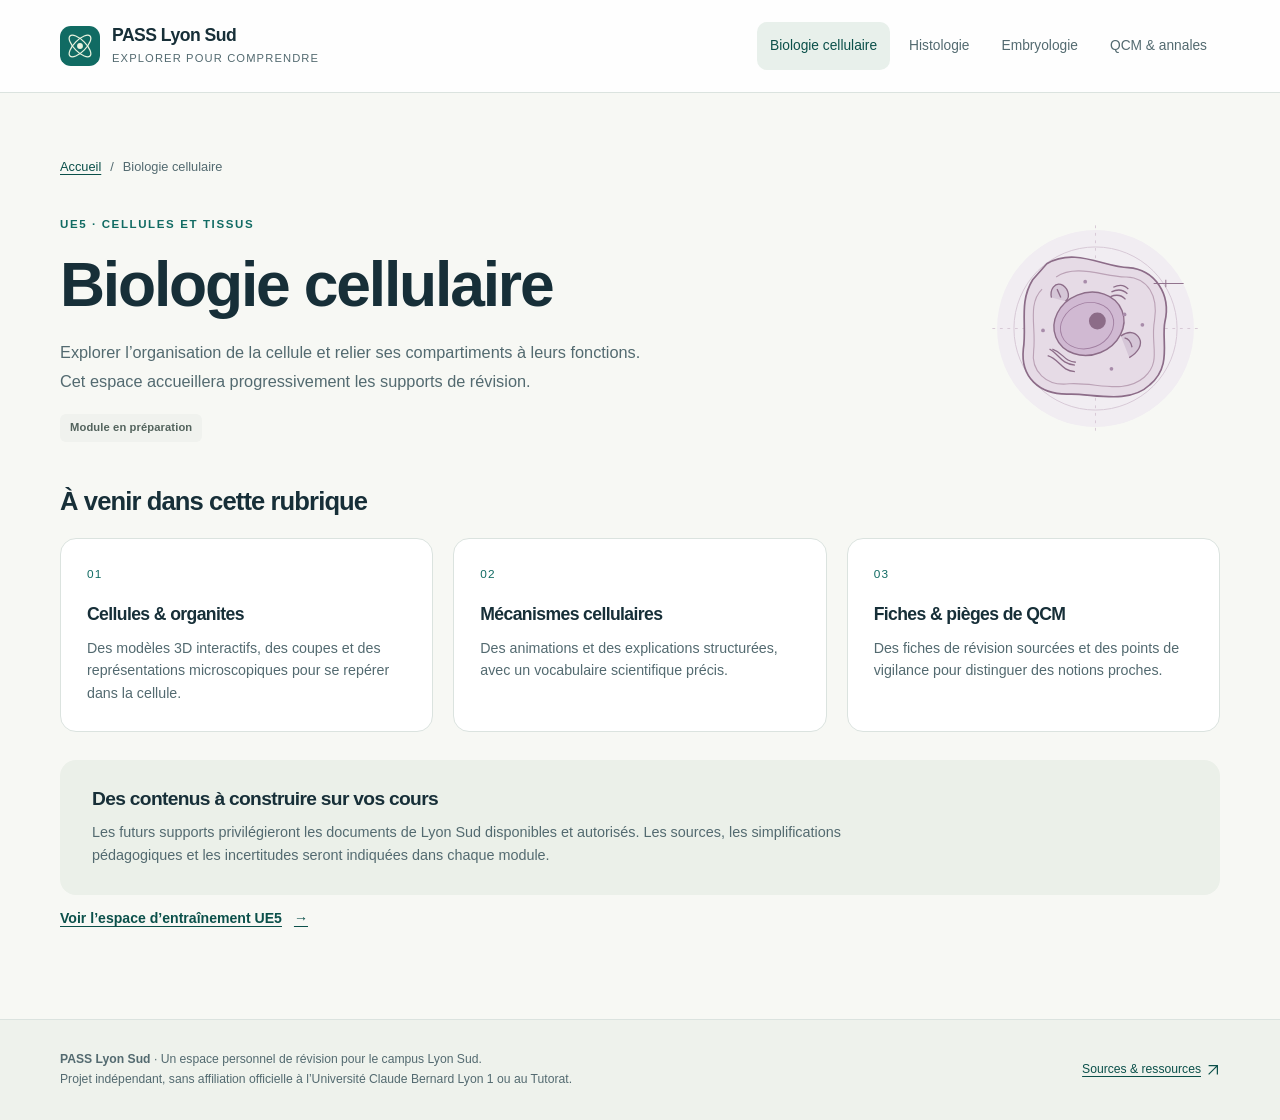
==== biologie-cellulaire/index.html @ dee2459c "Build the static PASS Lyon Sud revision platform and verification tools" ====
<!doctype html>
<html lang="fr">
<head>
  <meta charset="utf-8">
  <meta name="viewport" content="width=device-width, initial-scale=1, viewport-fit=cover">
  <meta name="theme-color" content="#f7f8f4">
  <meta name="description" content="Biologie cellulaire UE5 : espace en préparation pour les modèles 3D, les mécanismes cellulaires et les fiches de révision.">
  <title>Biologie cellulaire — PASS Lyon Sud</title>
  <link rel="icon" type="image/svg+xml" href="../assets/brand.svg">
  <link rel="stylesheet" href="../assets/styles.css">
</head>
<body>
  <a class="skip-link" href="#contenu">Aller au contenu</a>
  <header class="site-header">
    <div class="container header-inner">
      <a class="brand" href="../" aria-label="PASS Lyon Sud — Accueil">
        <img src="../assets/brand.svg" width="40" height="40" alt="">
        <span><strong>PASS Lyon Sud</strong><small>Explorer pour comprendre</small></span>
      </a>
      <nav class="main-nav" aria-label="Rubriques principales">
        <a href="../biologie-cellulaire/" aria-current="page">Biologie cellulaire</a>
        <a href="../histologie/">Histologie</a>
        <a href="../embryologie/">Embryologie</a>
        <a href="../qcm-annales/">QCM & annales</a>
      </nav>
    </div>
  </header>
  <main class="container" id="contenu">
    <nav class="breadcrumbs" aria-label="Fil d’Ariane"><a href="../">Accueil</a><span aria-hidden="true">/</span><span aria-current="page">Biologie cellulaire</span></nav>
    <section class="page-intro" aria-labelledby="titre-page">
      <div>
        <p class="eyebrow">UE5 · Cellules et tissus</p>
        <h1 id="titre-page">Biologie cellulaire</h1>
        <p class="lead">Explorer l’organisation de la cellule et relier ses compartiments à leurs fonctions. Cet espace accueillera progressivement les supports de révision.</p>
        <span class="status">Module en préparation</span>
      </div>
      <img src="../assets/cellule.svg" width="225" height="225" alt="" aria-hidden="true">
    </section>
    <section class="content-section" aria-labelledby="titre-a-venir"><h2 id="titre-a-venir">À venir dans cette rubrique</h2>
      <div class="feature-grid">
        <article class="feature-panel"><span class="number" aria-hidden="true">01</span><h3>Cellules &amp; organites</h3><p>Des modèles 3D interactifs, des coupes et des représentations microscopiques pour se repérer dans la cellule.</p></article>
        <article class="feature-panel"><span class="number" aria-hidden="true">02</span><h3>Mécanismes cellulaires</h3><p>Des animations et des explications structurées, avec un vocabulaire scientifique précis.</p></article>
        <article class="feature-panel"><span class="number" aria-hidden="true">03</span><h3>Fiches &amp; pièges de QCM</h3><p>Des fiches de révision sourcées et des points de vigilance pour distinguer des notions proches.</p></article>
      </div>
    </section>
    <aside class="quiet-panel"><h2>Des contenus à construire sur vos cours</h2><p>Les futurs supports privilégieront les documents de Lyon Sud disponibles et autorisés. Les sources, les simplifications pédagogiques et les incertitudes seront indiquées dans chaque module.</p></aside>
    <a class="text-link" href="../qcm-annales/#ue5">Voir l’espace d’entraînement UE5 <span aria-hidden="true">→</span></a>
  </main>
  <footer class="site-footer">
    <div class="container footer-inner">
      <p><strong>PASS Lyon Sud</strong> · Un espace personnel de révision pour le campus Lyon Sud.<br>Projet indépendant, sans affiliation officielle à l’Université Claude Bernard Lyon 1 ou au Tutorat.</p>
      <a href="../qcm-annales/#sources">Sources &amp; ressources <svg class="inline-icon" width="14" height="14" viewBox="0 0 16 16" fill="none" stroke="currentColor" stroke-width="1.4" aria-hidden="true"><path d="M3 13 13 3M3 3h10v10"/></svg></a>
    </div>
  </footer>
</body>
</html>
---- assets/styles.css ----
/* Shared platform styles. The preserved application never loads this file. */
:root {
  color-scheme: light;
  --ink: #172f38; --muted: #536a70; --teal: #116b63;
  --teal-dark: #0b504a; --paper: #f7f8f4; --line: #dbe3df;
  --white: #fff; --radius: 20px;
  font-family: -apple-system, BlinkMacSystemFont, "Segoe UI", sans-serif;
  font-size: 16px; line-height: 1.6; -webkit-text-size-adjust: 100%;
}
* { box-sizing: border-box; }
body { margin: 0; background: var(--paper); color: var(--ink); }
a { color: var(--teal-dark); text-underline-offset: .22em; }
a, button { -webkit-tap-highlight-color: #116b6324; }
a:focus-visible, button:focus-visible, summary:focus-visible, iframe:focus-visible { outline: 3px solid #087baf; outline-offset: 5px; }
img { display: block; max-width: 100%; height: auto; }
.inline-icon { display: inline-block; flex-shrink: 0; vertical-align: -.15em; margin-left: 5px; }
h1, h2, h3, p { margin-top: 0; }
h1, h2, h3 { line-height: 1.18; letter-spacing: -.035em; }
h1 { font-size: clamp(2.65rem, 5.8vw, 4.65rem); font-weight: 650; margin-bottom: 16px; }
h2 { font-size: clamp(1.7rem, 3.3vw, 2.25rem); font-weight: 600; }
h3 { font-size: 1.32rem; font-weight: 600; }
p { margin-bottom: 16px; }
.container { width: min(1160px, calc(100% - 64px)); margin-inline: auto; }
.skip-link { position: fixed; top: -120px; left: 16px; z-index: 100; background: var(--white); padding: 14px 20px; border: 2px solid var(--teal); }
.skip-link:focus { top: 12px; }
.site-header { background: #ffffffeb; border-bottom: 1px solid var(--line); }
.header-inner { display: flex; align-items: center; justify-content: space-between; gap: 24px; min-height: 92px; }
.brand { display: inline-flex; align-items: center; gap: 12px; min-height: 48px; text-decoration: none; color: var(--ink); flex-shrink: 0; }
.brand img { width: 40px; height: 40px; }
.brand strong { display: block; font-size: 1.1rem; letter-spacing: -.03em; line-height: 1.3; }
.brand small { display: block; color: var(--muted); font-size: .7rem; letter-spacing: .1em; text-transform: uppercase; margin-top: 3px; }
.main-nav { display: flex; align-items: center; flex-wrap: wrap; gap: 6px; }
.main-nav a { display: flex; align-items: center; min-height: 48px; padding: 10px 13px; border-radius: 10px; color: var(--muted); font-size: .86rem; text-decoration: none; font-weight: 500; }
.main-nav a[aria-current="page"] { color: var(--teal-dark); background: #e8f0eb; }
main { padding-block: 52px 76px; }
.eyebrow { font-size: .72rem; font-weight: 650; letter-spacing: .14em; text-transform: uppercase; color: var(--teal); margin-bottom: 20px; }
.hero { display: grid; grid-template-columns: 1.7fr 1fr; gap: 60px; align-items: center; padding-block: 12px 48px; }
.hero .subtitle { font-size: clamp(1.25rem, 2.5vw, 1.6rem); color: var(--ink); font-weight: 400; margin-bottom: 20px; letter-spacing: -.02em; }
.lead { font-size: 1.02rem; line-height: 1.8; color: var(--muted); max-width: 610px; }
.hero-note { padding: 28px; border: 1px solid var(--line); border-radius: var(--radius); background: #edf2ec; position: relative; overflow: hidden; }
.hero-note::after { content: ""; position: absolute; width: 180px; height: 180px; border: 1px solid #116b631a; border-radius: 50%; right: -70px; top: -70px; pointer-events: none; }
.hero-note .eyebrow { margin-bottom: 14px; }
.hero-note h2 { font-size: 1.65rem; margin-bottom: 12px; }
.hero-note p { color: var(--muted); font-size: .9rem; }
.text-link { display: inline-flex; align-items: center; gap: 12px; min-height: 48px; font-size: .88rem; font-weight: 600; }
.section-heading { border-top: 1px solid var(--line); padding-top: 27px; display: flex; justify-content: space-between; align-items: baseline; gap: 16px; margin-bottom: 24px; }
.section-heading h2 { font-size: 1.3rem; letter-spacing: -.02em; margin: 0; }
.section-heading p { color: var(--muted); font-size: .81rem; margin: 0; }
.subject-grid { display: grid; grid-template-columns: repeat(2, minmax(0, 1fr)); gap: 22px; }
.subject-card { display: grid; grid-template-columns: minmax(0, 1fr) 145px; gap: 22px; padding: 30px; border: 1px solid var(--line); border-radius: var(--radius); background: var(--white); color: var(--ink); text-decoration: none; position: relative; transition: border-color .18s, box-shadow .18s; }
.subject-card.available { border-color: #94b5a7; background: #fcfdfb; }
.card-content { min-width: 0; display: flex; align-items: flex-start; flex-direction: column; }
.card-number { font-size: .72rem; letter-spacing: .12em; color: var(--muted); margin-bottom: 16px; }
.subject-card h3 { margin-bottom: 12px; font-size: 1.6rem; }
.subject-card p { font-size: .88rem; color: var(--muted); line-height: 1.7; margin-bottom: 24px; }
.subject-card img { width: 145px; height: 172px; object-fit: contain; align-self: center; }
.card-action { margin-top: auto; padding-top: 12px; font-size: .82rem; color: var(--teal-dark); font-weight: 600; display: flex; align-items: center; gap: 12px; }
.status { display: inline-flex; align-items: center; gap: 7px; padding: 5px 10px; background: #f0f2ee; color: #53635d; border-radius: 6px; font-size: .7rem; font-weight: 550; letter-spacing: .01em; margin-bottom: 18px; }
.status.live { background: #e4f1e9; color: #205a40; }
.status.live::before { content: ""; width: 6px; height: 6px; border-radius: 50%; background: currentColor; }
.note-row { display: flex; justify-content: space-between; flex-wrap: wrap; gap: 12px 30px; padding-top: 22px; color: var(--muted); font-size: .76rem; }
.note-row p { margin: 0; }
.site-footer { border-top: 1px solid var(--line); background: #eef2ec; }
.footer-inner { padding-block: 26px; display: flex; align-items: center; justify-content: space-between; gap: 24px; font-size: .76rem; color: var(--muted); }
.footer-inner p { margin: 0; max-width: 600px; }
.footer-inner a { display: inline-flex; align-items: center; min-height: 48px; flex-shrink: 0; }
.breadcrumbs { display: flex; flex-wrap: wrap; gap: 9px; align-items: center; margin-bottom: 26px; font-size: .8rem; color: var(--muted); }
.breadcrumbs a { display: inline-flex; align-items: center; min-height: 44px; }
.page-intro { display: grid; grid-template-columns: minmax(0, 1fr) 250px; align-items: center; gap: 50px; margin-bottom: 42px; }
.page-intro h1 { font-size: clamp(2.6rem, 5vw, 3.9rem); }
.page-intro .eyebrow { margin-bottom: 15px; }
.page-intro img { width: 225px; height: 225px; justify-self: center; }
.page-intro .status { margin-bottom: 0; }
.content-section { margin-top: 44px; }
.content-section > h2 { font-size: 1.6rem; margin-bottom: 22px; }
.feature-grid { display: grid; grid-template-columns: repeat(3, minmax(0, 1fr)); gap: 20px; }
.feature-panel { border: 1px solid var(--line); border-radius: 16px; background: var(--white); padding: 26px; }
.feature-panel .number { color: var(--teal); font-size: .74rem; letter-spacing: .1em; margin-bottom: 20px; display: block; }
.feature-panel h3 { font-size: 1.1rem; margin-bottom: 12px; }
.feature-panel p { font-size: .89rem; color: var(--muted); margin-bottom: 0; }
.quiet-panel { background: #ebf0e9; border-radius: 16px; padding: 28px 32px; margin-top: 28px; }
.quiet-panel h2 { font-size: 1.2rem; margin-bottom: 10px; }
.quiet-panel p { color: var(--muted); font-size: .9rem; max-width: 800px; margin-bottom: 0; }
.featured-module { display: grid; grid-template-columns: 1.3fr 1fr; overflow: hidden; border: 1px solid #b3c6b9; border-radius: var(--radius); background: var(--white); }
.module-copy { padding: 36px; }
.module-copy h2 { font-size: 2rem; margin-bottom: 14px; }
.module-copy > p { color: var(--muted); font-size: .94rem; }
.tags { display: flex; gap: 8px; flex-wrap: wrap; margin: 22px 0 26px; padding: 0; list-style: none; }
.tags li { font-size: .72rem; border: 1px solid var(--line); border-radius: 6px; padding: 5px 10px; color: var(--muted); }
.button { display: inline-flex; align-items: center; justify-content: center; min-height: 50px; padding: 12px 20px; background: var(--teal); color: #fff; border: 1px solid var(--teal); border-radius: 10px; text-decoration: none; font-size: .9rem; font-weight: 550; gap: 20px; }
.module-visual { background: #e6eee5; display: flex; align-items: center; justify-content: center; padding: 30px; border-left: 1px solid var(--line); }
.module-visual img { width: 245px; height: 285px; }
.module-list { display: grid; grid-template-columns: repeat(3, minmax(0, 1fr)); gap: 14px; }
.upcoming-module { border: 1px solid var(--line); border-radius: 12px; padding: 20px; }
.upcoming-module h3 { font-size: 1rem; margin-bottom: 12px; }
.upcoming-module .status { margin: 0; }
.two-column { display: grid; grid-template-columns: repeat(2, minmax(0, 1fr)); gap: 22px; }
.ue-card { background: var(--white); border: 1px solid var(--line); border-radius: var(--radius); padding: 28px; }
.ue-number { display: block; font-size: .82rem; font-weight: 600; color: var(--teal); margin-bottom: 14px; }
.ue-card h2 { font-size: 1.45rem; margin-bottom: 14px; }
.ue-card p { font-size: .9rem; color: var(--muted); }
.ue-card .status { margin: 0; }
.source-list { padding: 0; margin: 0; list-style: none; }
.source-list li { border-top: 1px solid var(--line); padding: 20px 0; }
.source-list li:last-child { border-bottom: 1px solid var(--line); }
.source-list a { display: inline-flex; align-items: center; min-height: 44px; font-weight: 550; font-size: .94rem; }
.source-list p { font-size: .86rem; color: var(--muted); margin: 4px 0 0; max-width: 850px; }
.source-kind { color: var(--teal); font-size: .7rem; text-transform: uppercase; letter-spacing: .08em; display: block; }
.date-note { color: var(--muted); font-size: .76rem; margin-top: 15px; }
.mode-list { padding: 0; list-style: none; margin: 0; }
.mode-list li { padding: 14px 0; border-top: 1px solid var(--line); font-size: .88rem; color: var(--muted); }
.mode-list strong { color: var(--ink); }
.mode-list li:last-child { border-bottom: 1px solid var(--line); }
.comparison-note { font-size: .85rem; color: var(--muted); margin: 20px 0 0; }
.viewer-body { height: 100vh; height: 100dvh; min-height: 0; display: flex; flex-direction: column; overflow: hidden; background: #edf2f2; padding: env(safe-area-inset-top) env(safe-area-inset-right) env(safe-area-inset-bottom) env(safe-area-inset-left); }
.viewer-nav { display: flex; align-items: center; justify-content: space-between; flex-wrap: wrap; gap: 0 20px; padding: 4px 20px; background: var(--white); border-bottom: 1px solid var(--line); flex-shrink: 0; }
.viewer-nav a { min-height: 44px; display: inline-flex; align-items: center; font-size: .8rem; }
.viewer-links { display: flex; gap: 20px; align-items: center; }
.viewer-title { font-size: .8rem; color: var(--muted); margin: 0; }
.viewer-frame { display: block; width: 100%; flex: 1 1 0; min-height: 0; border: 0; background: #edf2f2; }
@media (hover: hover) {
  .main-nav a:hover { background: #eef2ec; color: var(--ink); }
  .subject-card:hover { border-color: #78a390; box-shadow: 0 8px 24px #173c2d0b; }
  .button:hover { background: var(--teal-dark); }
}
@media (max-width: 1050px) {
  .header-inner { gap: 18px; padding-block: 15px; }
  .main-nav { gap: 2px; justify-content: flex-end; }
  .main-nav a { padding-inline: 10px; font-size: .8rem; }
  .hero { gap: 30px; }
  .subject-card { padding: 25px; gap: 14px; grid-template-columns: minmax(0, 1fr) 110px; }
  .subject-card img { width: 110px; height: 145px; }
  .subject-card h3 { font-size: 1.4rem; }
  .feature-grid { gap: 14px; }
  .feature-panel { padding: 22px; }
}
@media (max-width: 800px) {
  .container { width: calc(100% - 40px); }
  .header-inner { flex-wrap: wrap; gap: 10px; }
  .main-nav { width: 100%; display: grid; grid-template-columns: repeat(4, minmax(0, 1fr)); gap: 5px; }
  .main-nav a { justify-content: center; text-align: center; font-size: .75rem; padding-inline: 8px; }
  main { padding-block: 28px 48px; }
  .hero { grid-template-columns: 1fr; gap: 22px; padding-bottom: 30px; }
  .hero-note { padding: 24px; }
  .hero-note h2 { font-size: 1.4rem; }
  .hero-note p { max-width: 500px; }
  .subject-card { grid-template-columns: minmax(0, 1fr) 90px; padding: 23px; }
  .subject-card img { width: 90px; height: 120px; }
  .subject-card h3 { font-size: 1.28rem; }
  .subject-card p { font-size: .84rem; }
  .page-intro { grid-template-columns: minmax(0, 1fr) 160px; gap: 26px; }
  .page-intro img { width: 160px; height: 180px; }
  .feature-grid { grid-template-columns: 1fr; }
  .feature-panel .number { margin-bottom: 12px; }
  .featured-module { grid-template-columns: 1.5fr 1fr; }
  .module-copy { padding: 28px; }
  .module-copy h2 { font-size: 1.6rem; }
  .module-visual { padding: 18px; }
  .module-list { grid-template-columns: repeat(2, minmax(0, 1fr)); }
  .footer-inner { align-items: flex-start; }
}
@media (max-width: 560px) {
  .container { width: calc(100% - 32px); }
  .main-nav { grid-template-columns: repeat(2, minmax(0, 1fr)); }
  .main-nav a { font-size: .79rem; }
  .subject-grid, .two-column { grid-template-columns: 1fr; }
  .subject-card { grid-template-columns: minmax(0, 1fr) 100px; }
  .subject-card img { width: 100px; height: 140px; }
  .subject-card h3 { font-size: 1.5rem; }
  .section-heading { align-items: flex-start; flex-direction: column; gap: 8px; }
  .page-intro { grid-template-columns: 1fr; gap: 18px; }
  .page-intro img { width: 120px; height: 120px; grid-row: 1; justify-self: start; }
  .featured-module { grid-template-columns: 1fr; }
  .module-visual { grid-row: 1; border-left: 0; border-bottom: 1px solid var(--line); height: 210px; }
  .module-visual img { height: 180px; width: 180px; }
  .module-list { grid-template-columns: 1fr; }
  .quiet-panel { padding: 24px; }
  .footer-inner { flex-direction: column; gap: 8px; }
  .viewer-nav { padding-inline: 12px; gap: 0 10px; }
  .viewer-title { display: none; }
  .viewer-links { gap: 14px; }
}
@media (prefers-reduced-motion: reduce) { * { transition: none !important; scroll-behavior: auto !important; } }
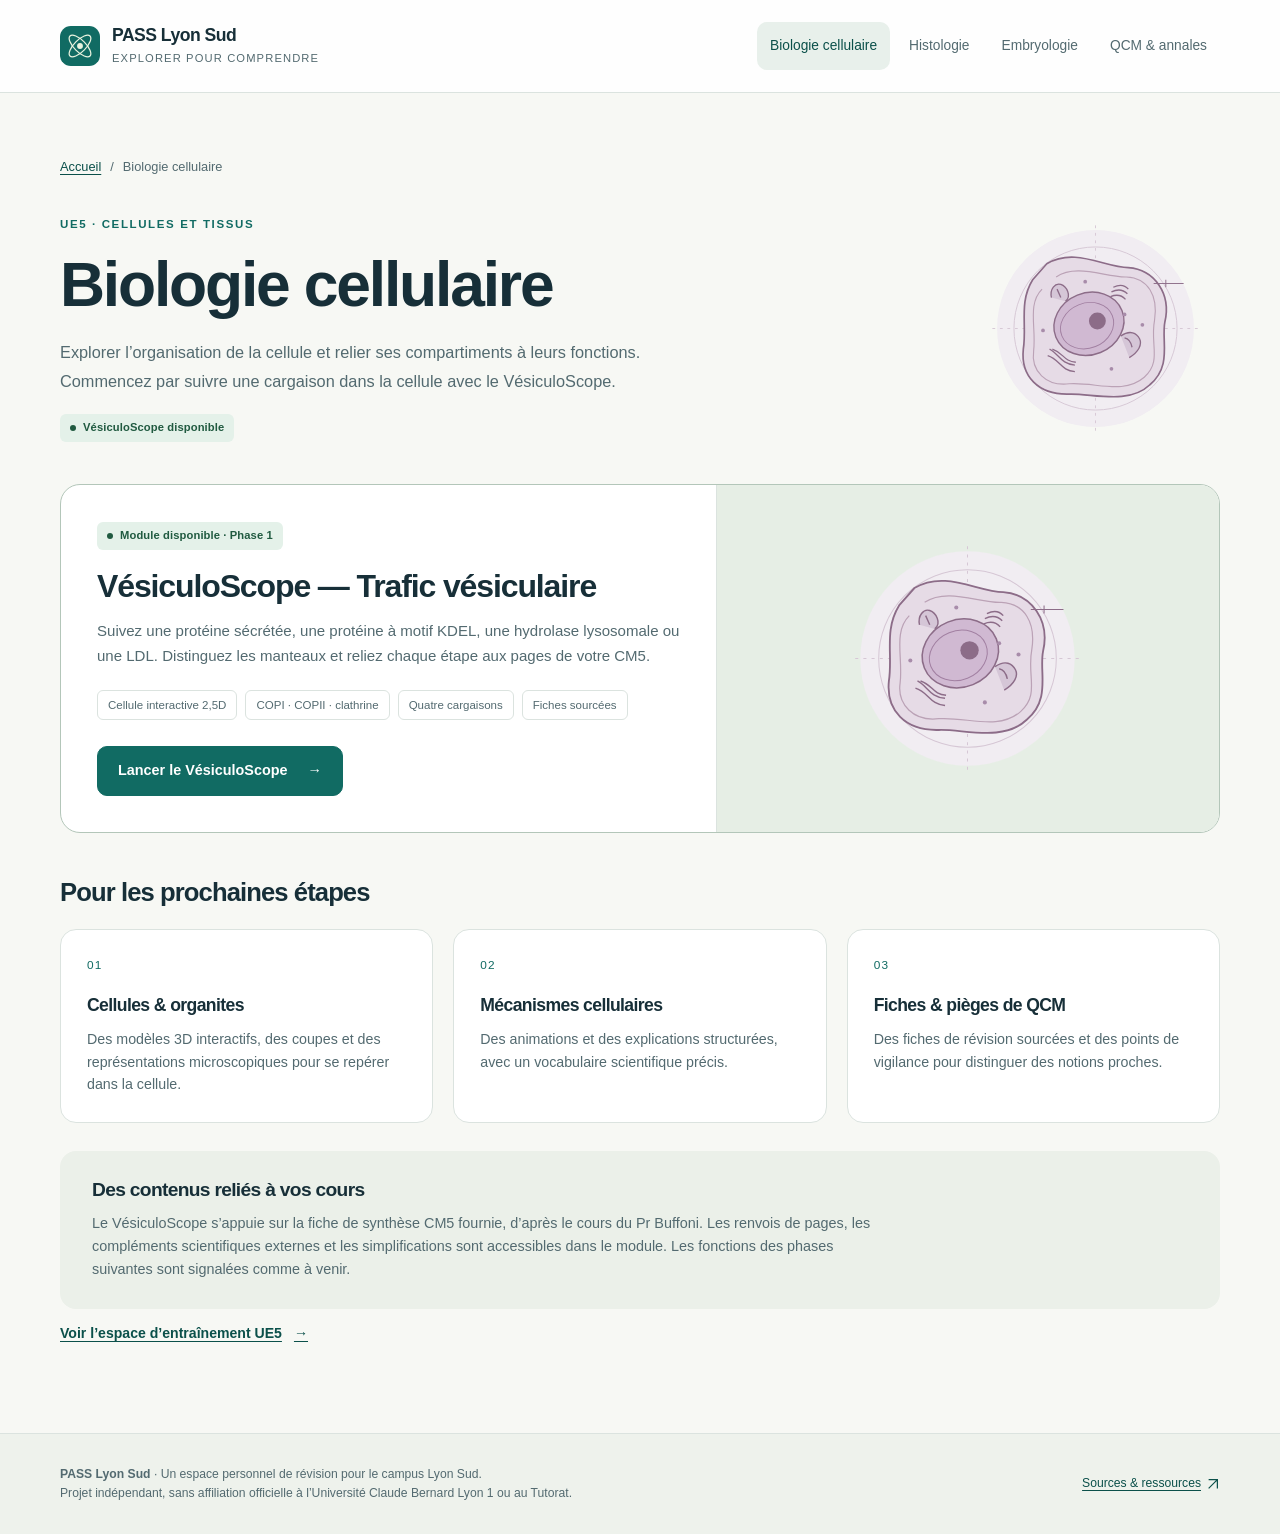
==== commit 54fca580: "Add VesiculoScope phase 1 with CM5 sources, cargo routes and touch tests" ====
--- a/biologie-cellulaire/index.html
+++ b/biologie-cellulaire/index.html
@@ -4,7 +4,7 @@
   <meta charset="utf-8">
   <meta name="viewport" content="width=device-width, initial-scale=1, viewport-fit=cover">
   <meta name="theme-color" content="#f7f8f4">
-  <meta name="description" content="Biologie cellulaire UE5 : espace en préparation pour les modèles 3D, les mécanismes cellulaires et les fiches de révision.">
+  <meta name="description" content="Biologie cellulaire UE5 : explorez le trafic vésiculaire avec le VésiculoScope et ses quatre cargaisons interactives.">
   <title>Biologie cellulaire — PASS Lyon Sud</title>
   <link rel="icon" type="image/svg+xml" href="../assets/brand.svg">
   <link rel="stylesheet" href="../assets/styles.css">
@@ -31,19 +31,23 @@
       <div>
         <p class="eyebrow">UE5 · Cellules et tissus</p>
         <h1 id="titre-page">Biologie cellulaire</h1>
-        <p class="lead">Explorer l’organisation de la cellule et relier ses compartiments à leurs fonctions. Cet espace accueillera progressivement les supports de révision.</p>
-        <span class="status">Module en préparation</span>
+        <p class="lead">Explorer l’organisation de la cellule et relier ses compartiments à leurs fonctions. Commencez par suivre une cargaison dans la cellule avec le VésiculoScope.</p>
+        <span class="status live">VésiculoScope disponible</span>
       </div>
       <img src="../assets/cellule.svg" width="225" height="225" alt="" aria-hidden="true">
     </section>
-    <section class="content-section" aria-labelledby="titre-a-venir"><h2 id="titre-a-venir">À venir dans cette rubrique</h2>
+    <section class="featured-module" aria-labelledby="titre-vesiculoscope">
+      <div class="module-copy"><span class="status live">Module disponible · Phase 1</span><h2 id="titre-vesiculoscope">VésiculoScope — Trafic vésiculaire</h2><p>Suivez une protéine sécrétée, une protéine à motif KDEL, une hydrolase lysosomale ou une LDL. Distinguez les manteaux et reliez chaque étape aux pages de votre CM5.</p><ul class="tags" aria-label="Fonctions disponibles"><li>Cellule interactive 2,5D</li><li>COPI · COPII · clathrine</li><li>Quatre cargaisons</li><li>Fiches sourcées</li></ul><a class="button" href="./vesiculoscope/">Lancer le VésiculoScope <span aria-hidden="true">→</span></a></div>
+      <div class="module-visual"><img src="../assets/cellule.svg" width="245" height="285" alt="Illustration schématique d’une cellule, non à l’échelle."></div>
+    </section>
+    <section class="content-section" aria-labelledby="titre-a-venir"><h2 id="titre-a-venir">Pour les prochaines étapes</h2>
       <div class="feature-grid">
         <article class="feature-panel"><span class="number" aria-hidden="true">01</span><h3>Cellules &amp; organites</h3><p>Des modèles 3D interactifs, des coupes et des représentations microscopiques pour se repérer dans la cellule.</p></article>
         <article class="feature-panel"><span class="number" aria-hidden="true">02</span><h3>Mécanismes cellulaires</h3><p>Des animations et des explications structurées, avec un vocabulaire scientifique précis.</p></article>
         <article class="feature-panel"><span class="number" aria-hidden="true">03</span><h3>Fiches &amp; pièges de QCM</h3><p>Des fiches de révision sourcées et des points de vigilance pour distinguer des notions proches.</p></article>
       </div>
     </section>
-    <aside class="quiet-panel"><h2>Des contenus à construire sur vos cours</h2><p>Les futurs supports privilégieront les documents de Lyon Sud disponibles et autorisés. Les sources, les simplifications pédagogiques et les incertitudes seront indiquées dans chaque module.</p></aside>
+    <aside class="quiet-panel"><h2>Des contenus reliés à vos cours</h2><p>Le VésiculoScope s’appuie sur la fiche de synthèse CM5 fournie, d’après le cours du Pr Buffoni. Les renvois de pages, les compléments scientifiques externes et les simplifications sont accessibles dans le module. Les fonctions des phases suivantes sont signalées comme à venir.</p></aside>
     <a class="text-link" href="../qcm-annales/#ue5">Voir l’espace d’entraînement UE5 <span aria-hidden="true">→</span></a>
   </main>
   <footer class="site-footer">
